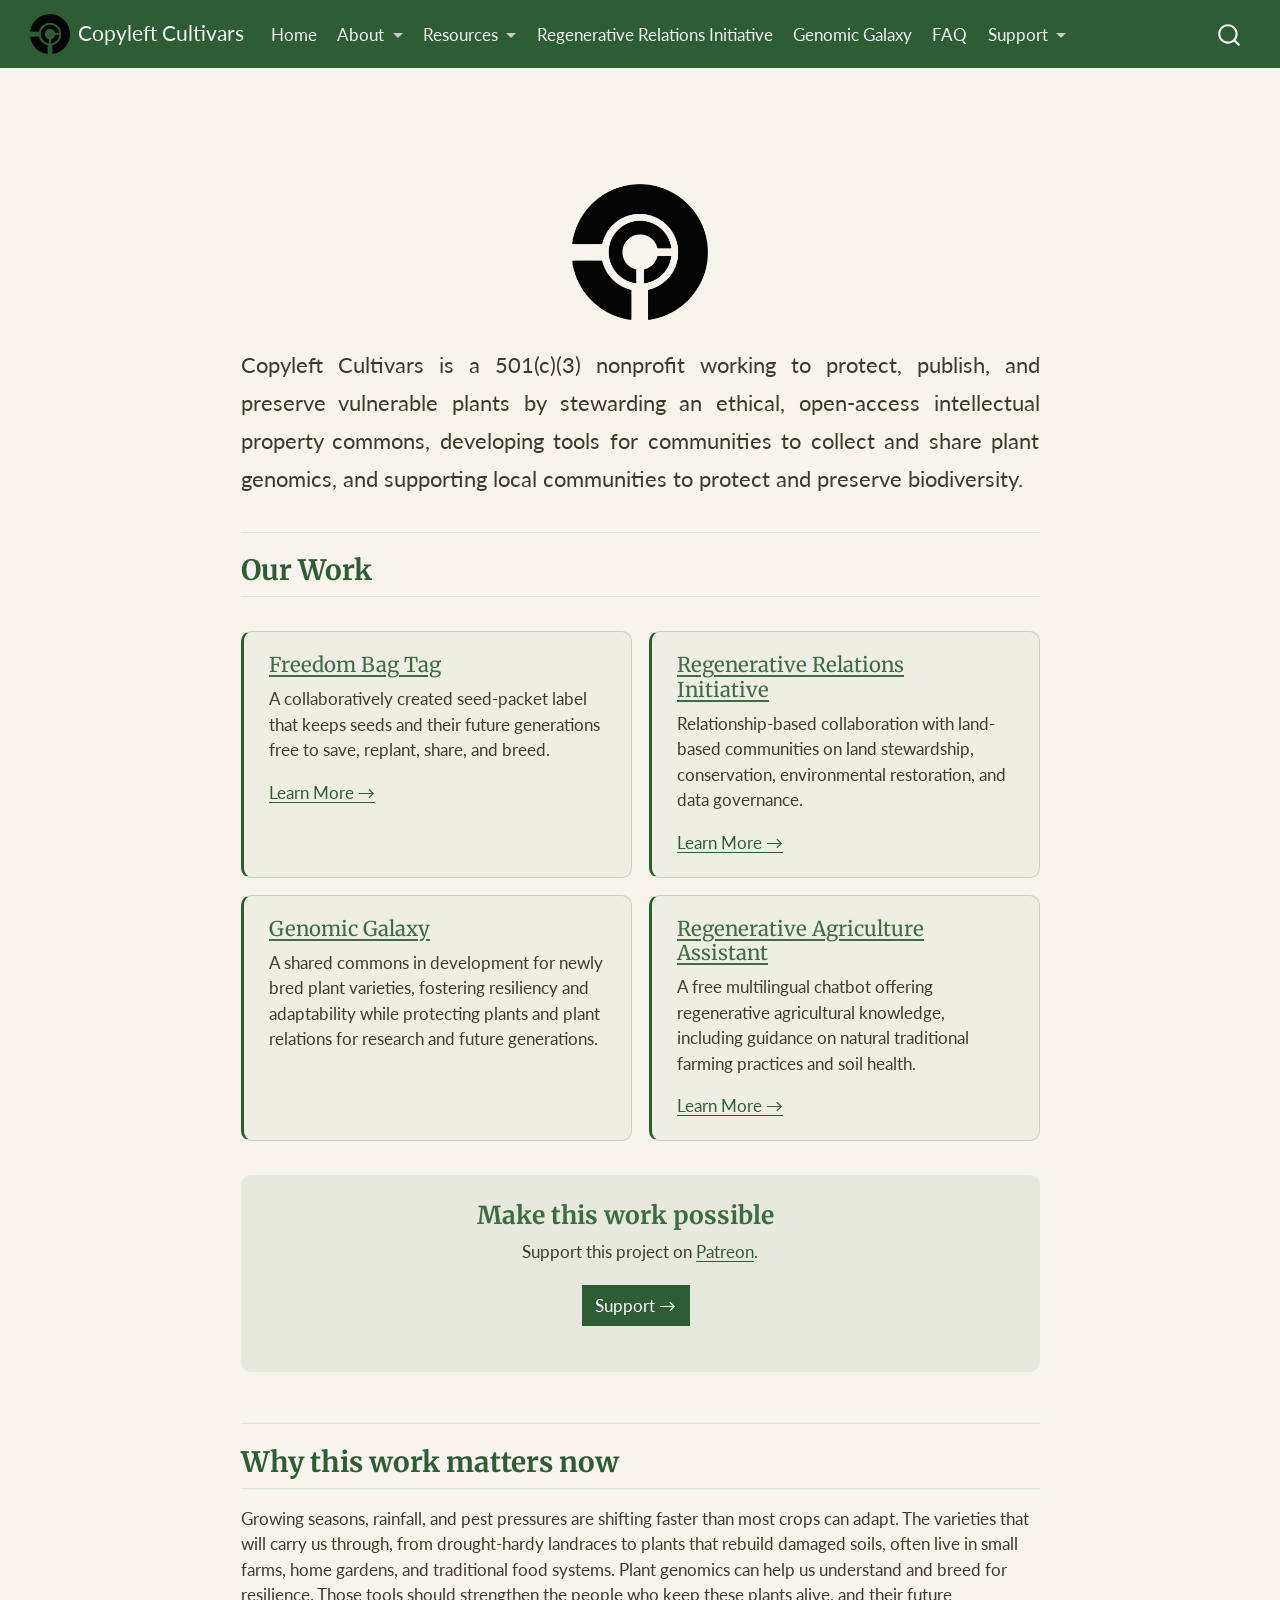
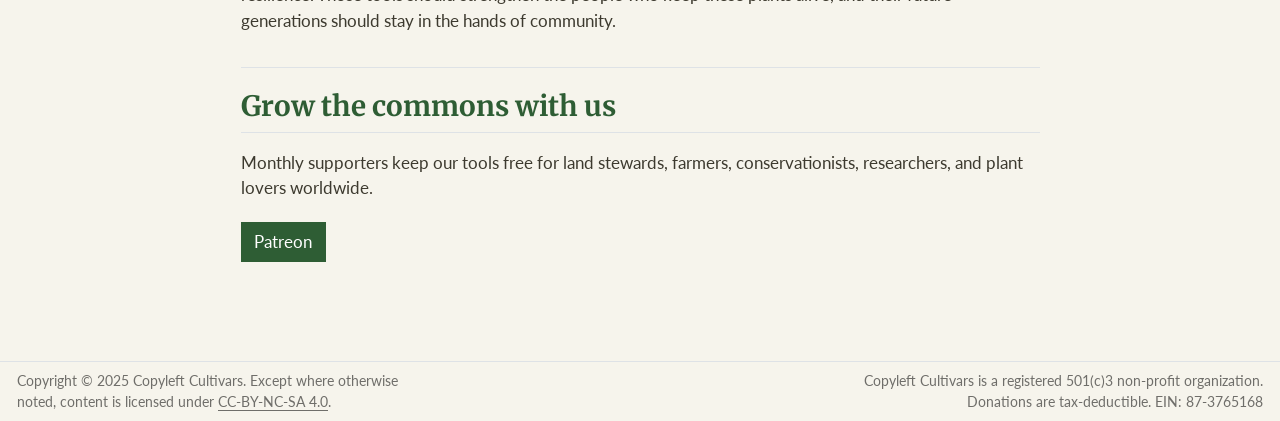
==== index.html @ 87db050a "Built site for gh-pages" ====
<!DOCTYPE html>
<html xmlns="http://www.w3.org/1999/xhtml" lang="en" xml:lang="en"><head>

<meta charset="utf-8">
<meta name="generator" content="quarto-1.10.18">

<meta name="viewport" content="width=device-width, initial-scale=1.0, user-scalable=yes">


<title>Copyleft Cultivars</title>
<style>
/* Default styles provided by pandoc.
** See https://pandoc.org/MANUAL.html#variables-for-html for config info.
*/
span.smallcaps{font-variant: small-caps;}
div.columns{display: flex; gap: 1.5em;}
div.column{flex: auto;}
@media screen {
div.columns{gap: min(4vw, 1.5em);}
div.column{overflow-x: auto;}
}
div.hanging-indent{margin-left: 1.5em; text-indent: -1.5em;}
ul.task-list{list-style: none;}
ul.task-list li input[type="checkbox"] {
  width: 0.8em;
  margin: 0 0.8em 0.2em -1em; /* quarto-specific, see https://github.com/quarto-dev/quarto-cli/issues/4556 */ 
  vertical-align: middle;
}
</style>


<script src="site_libs/quarto-nav/quarto-nav.js"></script>
<script src="site_libs/quarto-nav/headroom.min.js"></script>
<script src="site_libs/clipboard/clipboard.min.js"></script>
<script src="site_libs/quarto-search/autocomplete.umd.js"></script>
<script src="site_libs/quarto-search/fuse.min.js"></script>
<script src="site_libs/quarto-search/quarto-search.js"></script>
<meta name="quarto:offset" content="./">
<link href="./images/logo.png" rel="icon" type="image/png">
<script src="site_libs/quarto-html/quarto.js" type="module"></script>
<script src="site_libs/quarto-html/tabsets/tabsets.js" type="module"></script>
<script src="site_libs/quarto-html/popper.min.js"></script>
<script src="site_libs/quarto-html/tippy.umd.min.js"></script>
<script src="site_libs/quarto-html/anchor.min.js"></script>
<link href="site_libs/quarto-html/tippy.css" rel="stylesheet">
<link href="site_libs/quarto-html/quarto-syntax-highlighting-64a204ab8560d761af7679ceaba22944.css" rel="stylesheet" class="quarto-color-scheme" id="quarto-text-highlighting-styles">
<link href="site_libs/quarto-html/quarto-syntax-highlighting-dark-b85bc7c33db8c58e0ec93c3465666fed.css" rel="stylesheet" class="quarto-color-scheme quarto-color-alternate" id="quarto-text-highlighting-styles">
<link href="site_libs/quarto-html/quarto-syntax-highlighting-64a204ab8560d761af7679ceaba22944.css" rel="stylesheet" class="quarto-color-scheme-extra" id="quarto-text-highlighting-styles">
<script src="site_libs/bootstrap/bootstrap.min.js"></script>
<link href="site_libs/bootstrap/bootstrap-icons.css" rel="stylesheet">
<link href="site_libs/bootstrap/bootstrap-94cec6fcfa6b77931a1ac6e8ec87b722.min.css" rel="stylesheet" append-hash="true" class="quarto-color-scheme" id="quarto-bootstrap" data-mode="light">
<link href="site_libs/bootstrap/bootstrap-dark-fed6ef15b5625fb0ffef71305ead8256.min.css" rel="stylesheet" append-hash="true" class="quarto-color-scheme quarto-color-alternate" id="quarto-bootstrap" data-mode="light">
<link href="site_libs/bootstrap/bootstrap-94cec6fcfa6b77931a1ac6e8ec87b722.min.css" rel="stylesheet" append-hash="true" class="quarto-color-scheme-extra" id="quarto-bootstrap" data-mode="light">
<script id="quarto-search-options" type="application/json">{
  "location": "navbar",
  "copy-button": false,
  "collapse-after": 3,
  "panel-placement": "end",
  "type": "overlay",
  "limit": 50,
  "keyboard-shortcut": [
    "f",
    "/",
    "s"
  ],
  "show-item-context": false,
  "language": {
    "search-no-results-text": "No results",
    "search-matching-documents-text": "matching documents",
    "search-copy-link-title": "Copy link to search",
    "search-hide-matches-text": "Hide additional matches",
    "search-more-match-text": "more match in this document",
    "search-more-matches-text": "more matches in this document",
    "search-clear-button-title": "Clear",
    "search-text-placeholder": "",
    "search-detached-cancel-button-title": "Cancel",
    "search-submit-button-title": "Submit",
    "search-label": "Search"
  }
}</script>
<style>html{ scroll-behavior: smooth; }</style>


<link rel="stylesheet" href="styles.css">
</head>

<body class="nav-fixed home-page fullcontent quarto-light">

<div id="quarto-search-results"></div>
  <header id="quarto-header" class="headroom fixed-top">
    <nav class="navbar navbar-expand-lg " data-bs-theme="dark">
      <div class="navbar-container container-fluid">
      <div class="navbar-brand-container mx-auto">
    <a href="./index.html" class="navbar-brand navbar-brand-logo">
    <img src="./images/logo.png" alt="" class="navbar-logo light-content">
    <img src="./images/logo.png" alt="" class="navbar-logo dark-content">
    </a>
    <a class="navbar-brand" href="./index.html">
    <span class="navbar-title">Copyleft Cultivars</span>
    </a>
  </div>
            <div id="quarto-search" class="" title="Search"></div>
          <button class="navbar-toggler" type="button" data-bs-toggle="collapse" data-bs-target="#navbarCollapse" aria-controls="navbarCollapse" role="menu" aria-expanded="false" aria-label="Toggle navigation" onclick="if (window.quartoToggleHeadroom) { window.quartoToggleHeadroom(); }">
  <span class="navbar-toggler-icon"></span>
</button>
          <div class="collapse navbar-collapse" id="navbarCollapse">
            <ul class="navbar-nav navbar-nav-scroll me-auto">
  <li class="nav-item">
    <a class="nav-link active" href="./index.html" aria-current="page"> 
<span class="menu-text">Home</span></a>
  </li>  
  <li class="nav-item dropdown ">
    <a class="nav-link dropdown-toggle" href="#" id="nav-menu-about" role="link" data-bs-toggle="dropdown" aria-expanded="false">
 <span class="menu-text">About</span>
    </a>
    <ul class="dropdown-menu" aria-labelledby="nav-menu-about">    
        <li>
    <a class="dropdown-item" href="./about.html#our-mission">
 <span class="dropdown-text">Our Mission</span></a>
  </li>  
        <li>
    <a class="dropdown-item" href="./about.html#who-we-are">
 <span class="dropdown-text">Who we are</span></a>
  </li>  
        <li>
    <a class="dropdown-item" href="./about.html#the-commons">
 <span class="dropdown-text">The Commons</span></a>
  </li>  
    </ul>
  </li>
  <li class="nav-item dropdown ">
    <a class="nav-link dropdown-toggle" href="#" id="nav-menu-resources" role="link" data-bs-toggle="dropdown" aria-expanded="false">
 <span class="menu-text">Resources</span>
    </a>
    <ul class="dropdown-menu" aria-labelledby="nav-menu-resources">    
        <li>
    <a class="dropdown-item" href="./initiatives.html#regenerative-agriculture-assistant">
 <span class="dropdown-text">Agriculture Assistant</span></a>
  </li>  
    </ul>
  </li>
  <li class="nav-item">
    <a class="nav-link" href="./initiatives.html#regenerative-relations-initiative"> 
<span class="menu-text">Regenerative Relations Initiative</span></a>
  </li>  
  <li class="nav-item">
    <a class="nav-link" href="./genomic-galaxy.html"> 
<span class="menu-text">Genomic Galaxy</span></a>
  </li>  
  <li class="nav-item">
    <a class="nav-link" href="./faq.html"> 
<span class="menu-text">FAQ</span></a>
  </li>  
  <li class="nav-item dropdown ">
    <a class="nav-link dropdown-toggle" href="#" id="nav-menu-support" role="link" data-bs-toggle="dropdown" aria-expanded="false">
 <span class="menu-text">Support</span>
    </a>
    <ul class="dropdown-menu" aria-labelledby="nav-menu-support">    
        <li>
    <a class="dropdown-item" href="./support.html#donate">
 <span class="dropdown-text">Donate</span></a>
  </li>  
        <li>
    <a class="dropdown-item" href="./support.html#volunteer">
 <span class="dropdown-text">Volunteer</span></a>
  </li>  
        <li>
    <a class="dropdown-item" href="https://www.patreon.com/CopyleftCultivarsNonprofit" rel="noopener" target="_blank">
 <span class="dropdown-text">Patreon</span></a>
  </li>  
    </ul>
  </li>
</ul>
          </div> <!-- /navcollapse -->
            <div class="quarto-navbar-tools">
</div>
      </div> <!-- /container-fluid -->
    </nav>
</header>
<!-- content -->
<div id="quarto-content" class="quarto-container page-columns page-rows-contents page-layout-article page-navbar">
<!-- sidebar -->
<!-- margin-sidebar -->
    
<!-- main -->
<main class="content" id="quarto-document-content">

<header id="title-block-header" class="quarto-title-block default">
<div class="quarto-title">
<h1 class="title">Copyleft Cultivars</h1>
</div>



<div class="quarto-title-meta">

    
  
    
  </div>
  


</header>


<div class="mission-hero">
<div class="quarto-figure quarto-figure-center">
<figure class="figure">
<p><img src="images/logo.png" class="home-logo img-fluid figure-img"></p>
<figcaption>Copyleft Cultivars logo</figcaption>
</figure>
</div>
<div class="mission-copy">
<p>Copyleft Cultivars is a 501(c)(3) nonprofit working to protect, publish, and preserve vulnerable plants by stewarding an ethical, open-access intellectual property commons, developing tools for communities to collect and share plant genomics, and supporting local communities to protect and preserve biodiversity.</p>
</div>
</div>
<section id="our-work" class="level2">
<h2 class="anchored" data-anchor-id="our-work">Our Work</h2>
<div class="home-work-grid">
<section id="freedom-bag-tag" class="level3 work-card">
<h3 class="anchored" data-anchor-id="freedom-bag-tag"><a href="./preservation.html#freedom-bag-tag">Freedom Bag Tag</a></h3>
<p>A collaboratively created seed-packet label that keeps seeds and their future generations free to save, replant, share, and breed.</p>
<p><a href="./preservation.html#freedom-bag-tag">Learn More →</a></p>
</section>
<section id="regenerative-relations-initiative" class="level3 work-card">
<h3 class="anchored" data-anchor-id="regenerative-relations-initiative"><a href="./initiatives.html#regenerative-relations-initiative">Regenerative Relations Initiative</a></h3>
<p>Relationship-based collaboration with land-based communities on land stewardship, conservation, environmental restoration, and data governance.</p>
<p><a href="./initiatives.html#regenerative-relations-initiative">Learn More →</a></p>
</section>
<section id="genomic-galaxy" class="level3 work-card">
<h3 class="anchored" data-anchor-id="genomic-galaxy"><a href="./genomic-galaxy.html">Genomic Galaxy</a></h3>
<p>A shared commons in development for newly bred plant varieties, fostering resiliency and adaptability while protecting plants and plant relations for research and future generations.</p>
</section>
<section id="regenerative-agriculture-assistant" class="level3 work-card">
<h3 class="anchored" data-anchor-id="regenerative-agriculture-assistant"><a href="./initiatives.html#regenerative-agriculture-assistant">Regenerative Agriculture Assistant</a></h3>
<p>A free multilingual chatbot offering regenerative agricultural knowledge, including guidance on natural traditional farming practices and soil health.</p>
<p><a href="./initiatives.html#regenerative-agriculture-assistant">Learn More →</a></p>
</section>
</div>
<section id="make-this-work-possible" class="level3 work-support">
<h3 class="anchored" data-anchor-id="make-this-work-possible">Make this work possible</h3>
<p>Support this project on <a href="https://www.patreon.com/CopyleftCultivarsNonprofit" target="_blank" rel="noopener">Patreon</a>.</p>
<p><a href="./initiatives.html#regenerative-agriculture-assistant" class="btn btn-primary">Support →</a></p>
</section>
</section>
<section id="why-this-work-matters-now" class="level2">
<h2 class="anchored" data-anchor-id="why-this-work-matters-now">Why this work matters now</h2>
<p>Growing seasons, rainfall, and pest pressures are shifting faster than most crops can adapt. The varieties that will carry us through, from drought-hardy landraces to plants that rebuild damaged soils, often live in small farms, home gardens, and traditional food systems. Plant genomics can help us understand and breed for resilience. Those tools should strengthen the people who keep these plants alive, and their future generations should stay in the hands of community.</p>
</section>
<section id="grow-the-commons-with-us" class="level2">
<h2 class="anchored" data-anchor-id="grow-the-commons-with-us">Grow the commons with us</h2>
<p>Monthly supporters keep our tools free for land stewards, farmers, conservationists, researchers, and plant lovers worldwide.</p>
<p><a href="https://www.patreon.com/CopyleftCultivarsNonprofit" class="btn btn-primary" target="_blank" rel="noopener">Patreon</a></p>


</section>

</main> <!-- /main -->
<script id="quarto-html-after-body" type="application/javascript">
  window.document.addEventListener("DOMContentLoaded", function (event) {
    const icon = "";
    const anchorJS = new window.AnchorJS();
    anchorJS.options = {
      placement: 'right',
      icon: icon
    };
    anchorJS.add('.anchored');
    const isCodeAnnotation = (el) => {
      for (const clz of el.classList) {
        if (clz.startsWith('code-annotation-')) {                     
          return true;
        }
      }
      return false;
    }
    const onCopySuccess = function(e) {
      // button target
      const button = e.trigger;
      // don't keep focus
      button.blur();
      // flash "checked"
      button.classList.add('code-copy-button-checked');
      var currentTitle = button.getAttribute("title");
      button.setAttribute("title", "Copied!");
      let tooltip;
      if (window.bootstrap) {
        button.setAttribute("data-bs-toggle", "tooltip");
        button.setAttribute("data-bs-placement", "left");
        button.setAttribute("data-bs-title", "Copied!");
        tooltip = new bootstrap.Tooltip(button, 
          { trigger: "manual", 
            customClass: "code-copy-button-tooltip",
            offset: [0, -8]});
        tooltip.show();    
      }
      setTimeout(function() {
        if (tooltip) {
          tooltip.hide();
          button.removeAttribute("data-bs-title");
          button.removeAttribute("data-bs-toggle");
          button.removeAttribute("data-bs-placement");
        }
        button.setAttribute("title", currentTitle);
        button.classList.remove('code-copy-button-checked');
      }, 1000);
      // clear code selection
      e.clearSelection();
    }
    const getTextToCopy = function(trigger) {
      const outerScaffold = trigger.parentElement.cloneNode(true);
      const codeEl = outerScaffold.querySelector('code');
      for (const childEl of codeEl.children) {
        if (isCodeAnnotation(childEl)) {
          childEl.remove();
        }
      }
      return codeEl.innerText;
    }
    const clipboard = new window.ClipboardJS('.code-copy-button:not([data-in-quarto-modal])', {
      text: getTextToCopy
    });
    clipboard.on('success', onCopySuccess);
    if (window.document.getElementById('quarto-embedded-source-code-modal')) {
      const clipboardModal = new window.ClipboardJS('.code-copy-button[data-in-quarto-modal]', {
        text: getTextToCopy,
        container: window.document.getElementById('quarto-embedded-source-code-modal')
      });
      clipboardModal.on('success', onCopySuccess);
    }
      var localhostRegex = new RegExp(/^(?:http|https):\/\/localhost\:?[0-9]*\//);
      var mailtoRegex = new RegExp(/^mailto:/);
        var filterRegex = new RegExp("https:\/\/CopyleftCultivars\.github\.io\/cc-website\/");
      var isInternal = (href) => {
          return filterRegex.test(href) || localhostRegex.test(href) || mailtoRegex.test(href);
      }
      // Inspect non-navigation links and adorn them if external
     var links = window.document.querySelectorAll('a[href]:not(.nav-link):not(.navbar-brand):not(.toc-action):not(.sidebar-link):not(.sidebar-item-toggle):not(.pagination-link):not(.no-external):not([aria-hidden]):not(.dropdown-item):not(.quarto-navigation-tool):not(.about-link)');
      for (var i=0; i<links.length; i++) {
        const link = links[i];
        if (!isInternal(link.href)) {
          // undo the damage that might have been done by quarto-nav.js in the case of
          // links that we want to consider external
          if (link.dataset.originalHref !== undefined) {
            link.href = link.dataset.originalHref;
          }
        }
      }
    function tippyHover(el, contentFn, onTriggerFn, onUntriggerFn) {
      const config = {
        allowHTML: true,
        maxWidth: 500,
        delay: 100,
        arrow: false,
        appendTo: function(el) {
            return el.parentElement;
        },
        interactive: true,
        interactiveBorder: 10,
        theme: 'quarto',
        placement: 'bottom-start',
      };
      if (contentFn) {
        config.content = contentFn;
      }
      if (onTriggerFn) {
        config.onTrigger = onTriggerFn;
      }
      if (onUntriggerFn) {
        config.onUntrigger = onUntriggerFn;
      }
      window.tippy(el, config); 
    }
    const noterefs = window.document.querySelectorAll('a[role="doc-noteref"]');
    for (var i=0; i<noterefs.length; i++) {
      const ref = noterefs[i];
      tippyHover(ref, function() {
        // use id or data attribute instead here
        let href = ref.getAttribute('data-footnote-href') || ref.getAttribute('href');
        try { href = new URL(href).hash; } catch {}
        const id = href.replace(/^#\/?/, "");
        const note = window.document.getElementById(id);
        if (note) {
          return note.innerHTML;
        } else {
          return "";
        }
      });
    }
    const xrefs = window.document.querySelectorAll('a.quarto-xref');
    const processXRef = (id, note) => {
      // Strip column container classes
      const stripColumnClz = (el) => {
        el.classList.remove("page-full", "page-columns");
        if (el.children) {
          for (const child of el.children) {
            stripColumnClz(child);
          }
        }
      }
      stripColumnClz(note)
      if (id === null || id.startsWith('sec-')) {
        // Special case sections, only their first couple elements
        const container = document.createElement("div");
        if (note.children && note.children.length > 2) {
          container.appendChild(note.children[0].cloneNode(true));
          for (let i = 1; i < note.children.length; i++) {
            const child = note.children[i];
            if (child.tagName === "P" && child.innerText === "") {
              continue;
            } else {
              container.appendChild(child.cloneNode(true));
              break;
            }
          }
          if (window.Quarto?.typesetMath) {
            window.Quarto.typesetMath(container);
          }
          return container.innerHTML
        } else {
          if (window.Quarto?.typesetMath) {
            window.Quarto.typesetMath(note);
          }
          return note.innerHTML;
        }
      } else {
        // Remove any anchor links if they are present
        const anchorLink = note.querySelector('a.anchorjs-link');
        if (anchorLink) {
          anchorLink.remove();
        }
        if (window.Quarto?.typesetMath) {
          window.Quarto.typesetMath(note);
        }
        if (note.classList.contains("callout")) {
          return note.outerHTML;
        } else {
          return note.innerHTML;
        }
      }
    }
    for (var i=0; i<xrefs.length; i++) {
      const xref = xrefs[i];
      tippyHover(xref, undefined, function(instance) {
        instance.disable();
        let url = xref.getAttribute('href');
        let hash = undefined; 
        if (url.startsWith('#')) {
          hash = url;
        } else {
          try { hash = new URL(url).hash; } catch {}
        }
        if (hash) {
          const id = hash.replace(/^#\/?/, "");
          const note = window.document.getElementById(id);
          if (note !== null) {
            try {
              const html = processXRef(id, note.cloneNode(true));
              instance.setContent(html);
            } finally {
              instance.enable();
              instance.show();
            }
          } else {
            // See if we can fetch this
            fetch(url.split('#')[0])
            .then(res => res.text())
            .then(html => {
              const parser = new DOMParser();
              const htmlDoc = parser.parseFromString(html, "text/html");
              const note = htmlDoc.getElementById(id);
              if (note !== null) {
                const html = processXRef(id, note);
                instance.setContent(html);
              } 
            }).finally(() => {
              instance.enable();
              instance.show();
            });
          }
        } else {
          // See if we can fetch a full url (with no hash to target)
          // This is a special case and we should probably do some content thinning / targeting
          fetch(url)
          .then(res => res.text())
          .then(html => {
            const parser = new DOMParser();
            const htmlDoc = parser.parseFromString(html, "text/html");
            const note = htmlDoc.querySelector('main.content');
            if (note !== null) {
              // This should only happen for chapter cross references
              // (since there is no id in the URL)
              // remove the first header
              if (note.children.length > 0 && note.children[0].tagName === "HEADER") {
                note.children[0].remove();
              }
              const html = processXRef(null, note);
              instance.setContent(html);
            } 
          }).finally(() => {
            instance.enable();
            instance.show();
          });
        }
      }, function(instance) {
      });
    }
        let selectedAnnoteEl;
        const selectorForAnnotation = ( cell, annotation) => {
          let cellAttr = 'data-code-cell="' + cell + '"';
          let lineAttr = 'data-code-annotation="' +  annotation + '"';
          const selector = 'span[' + cellAttr + '][' + lineAttr + ']';
          return selector;
        }
        const selectCodeLines = (annoteEl) => {
          const doc = window.document;
          const targetCell = annoteEl.getAttribute("data-target-cell");
          const targetAnnotation = annoteEl.getAttribute("data-target-annotation");
          const annoteSpan = window.document.querySelector(selectorForAnnotation(targetCell, targetAnnotation));
          const lines = annoteSpan.getAttribute("data-code-lines").split(",");
          const lineIds = lines.map((line) => {
            return targetCell + "-" + line;
          })
          let top = null;
          let height = null;
          let parent = null;
          if (lineIds.length > 0) {
              //compute the position of the single el (top and bottom and make a div)
              const el = window.document.getElementById(lineIds[0]);
              top = el.offsetTop;
              height = el.offsetHeight;
              parent = el.parentElement.parentElement;
            if (lineIds.length > 1) {
              const lastEl = window.document.getElementById(lineIds[lineIds.length - 1]);
              const bottom = lastEl.offsetTop + lastEl.offsetHeight;
              height = bottom - top;
            }
            if (top !== null && height !== null && parent !== null) {
              // cook up a div (if necessary) and position it 
              let div = window.document.getElementById("code-annotation-line-highlight");
              if (div === null) {
                div = window.document.createElement("div");
                div.setAttribute("id", "code-annotation-line-highlight");
                div.style.position = 'absolute';
                parent.appendChild(div);
              }
              div.style.top = top - 2 + "px";
              div.style.height = height + 4 + "px";
              div.style.left = 0;
              let gutterDiv = window.document.getElementById("code-annotation-line-highlight-gutter");
              if (gutterDiv === null) {
                gutterDiv = window.document.createElement("div");
                gutterDiv.setAttribute("id", "code-annotation-line-highlight-gutter");
                gutterDiv.style.position = 'absolute';
                const codeCell = window.document.getElementById(targetCell);
                const gutter = codeCell.querySelector('.code-annotation-gutter');
                gutter.appendChild(gutterDiv);
              }
              gutterDiv.style.top = top - 2 + "px";
              gutterDiv.style.height = height + 4 + "px";
            }
            selectedAnnoteEl = annoteEl;
          }
        };
        const unselectCodeLines = () => {
          const elementsIds = ["code-annotation-line-highlight", "code-annotation-line-highlight-gutter"];
          elementsIds.forEach((elId) => {
            const div = window.document.getElementById(elId);
            if (div) {
              div.remove();
            }
          });
          selectedAnnoteEl = undefined;
        };
          // Handle positioning of the toggle
      window.addEventListener(
        "resize",
        throttle(() => {
          elRect = undefined;
          if (selectedAnnoteEl) {
            selectCodeLines(selectedAnnoteEl);
          }
        }, 10)
      );
      function throttle(fn, ms) {
      let throttle = false;
      let timer;
        return (...args) => {
          if(!throttle) { // first call gets through
              fn.apply(this, args);
              throttle = true;
          } else { // all the others get throttled
              if(timer) clearTimeout(timer); // cancel #2
              timer = setTimeout(() => {
                fn.apply(this, args);
                timer = throttle = false;
              }, ms);
          }
        };
      }
        // Attach click handler to the DT
        const annoteDls = window.document.querySelectorAll('dt[data-target-cell]');
        for (const annoteDlNode of annoteDls) {
          annoteDlNode.addEventListener('click', (event) => {
            const clickedEl = event.target;
            if (clickedEl !== selectedAnnoteEl) {
              unselectCodeLines();
              const activeEl = window.document.querySelector('dt[data-target-cell].code-annotation-active');
              if (activeEl) {
                activeEl.classList.remove('code-annotation-active');
              }
              selectCodeLines(clickedEl);
              clickedEl.classList.add('code-annotation-active');
            } else {
              // Unselect the line
              unselectCodeLines();
              clickedEl.classList.remove('code-annotation-active');
            }
          });
        }
    const findCites = (el) => {
      const parentEl = el.parentElement;
      if (parentEl) {
        const cites = parentEl.dataset.cites;
        if (cites) {
          return {
            el,
            cites: cites.split(' ')
          };
        } else {
          return findCites(el.parentElement)
        }
      } else {
        return undefined;
      }
    };
    var bibliorefs = window.document.querySelectorAll('a[role="doc-biblioref"]');
    for (var i=0; i<bibliorefs.length; i++) {
      const ref = bibliorefs[i];
      const citeInfo = findCites(ref);
      if (citeInfo) {
        tippyHover(citeInfo.el, function() {
          var popup = window.document.createElement('div');
          citeInfo.cites.forEach(function(cite) {
            var citeDiv = window.document.createElement('div');
            citeDiv.classList.add('hanging-indent');
            citeDiv.classList.add('csl-entry');
            var biblioDiv = window.document.getElementById('ref-' + cite);
            if (biblioDiv) {
              citeDiv.innerHTML = biblioDiv.innerHTML;
            }
            popup.appendChild(citeDiv);
          });
          return popup.innerHTML;
        });
      }
    }
  });
  </script>
</div> <!-- /content -->
<footer class="footer">
  <div class="nav-footer">
    <div class="nav-footer-left">
<p>Copyright © 2025 Copyleft Cultivars. Except where otherwise noted, content is licensed under <a href="https://creativecommons.org/licenses/by-nc-sa/4.0/">CC-BY-NC-SA 4.0</a>.</p>
</div>   
    <div class="nav-footer-center">
      &nbsp;
    </div>
    <div class="nav-footer-right">
<p>Copyleft Cultivars is a registered 501(c)3 non-profit organization. Donations are tax-deductible. EIN: 87-3765168</p>
</div>
  </div>
</footer>




<script src="site_libs/quarto-html/zenscroll-min.js"></script>
</body></html>
---- site_libs/quarto-html/tippy.css ----
.tippy-box[data-animation=fade][data-state=hidden]{opacity:0}[data-tippy-root]{max-width:calc(100vw - 10px)}.tippy-box{position:relative;background-color:#333;color:#fff;border-radius:4px;font-size:14px;line-height:1.4;white-space:normal;outline:0;transition-property:transform,visibility,opacity}.tippy-box[data-placement^=top]>.tippy-arrow{bottom:0}.tippy-box[data-placement^=top]>.tippy-arrow:before{bottom:-7px;left:0;border-width:8px 8px 0;border-top-color:initial;transform-origin:center top}.tippy-box[data-placement^=bottom]>.tippy-arrow{top:0}.tippy-box[data-placement^=bottom]>.tippy-arrow:before{top:-7px;left:0;border-width:0 8px 8px;border-bottom-color:initial;transform-origin:center bottom}.tippy-box[data-placement^=left]>.tippy-arrow{right:0}.tippy-box[data-placement^=left]>.tippy-arrow:before{border-width:8px 0 8px 8px;border-left-color:initial;right:-7px;transform-origin:center left}.tippy-box[data-placement^=right]>.tippy-arrow{left:0}.tippy-box[data-placement^=right]>.tippy-arrow:before{left:-7px;border-width:8px 8px 8px 0;border-right-color:initial;transform-origin:center right}.tippy-box[data-inertia][data-state=visible]{transition-timing-function:cubic-bezier(.54,1.5,.38,1.11)}.tippy-arrow{width:16px;height:16px;color:#333}.tippy-arrow:before{content:"";position:absolute;border-color:transparent;border-style:solid}.tippy-content{position:relative;padding:5px 9px;z-index:1}
---- site_libs/quarto-html/quarto-syntax-highlighting-64a204ab8560d761af7679ceaba22944.css ----
/* quarto syntax highlight colors */
:root {
  --quarto-hl-ot-color: #003B4F;
  --quarto-hl-at-color: #657422;
  --quarto-hl-ss-color: #20794D;
  --quarto-hl-an-color: #5E5E5E;
  --quarto-hl-fu-color: #4758AB;
  --quarto-hl-st-color: #20794D;
  --quarto-hl-cf-color: #003B4F;
  --quarto-hl-op-color: #5E5E5E;
  --quarto-hl-er-color: #AD0000;
  --quarto-hl-bn-color: #AD0000;
  --quarto-hl-al-color: #AD0000;
  --quarto-hl-va-color: #111111;
  --quarto-hl-bu-color: inherit;
  --quarto-hl-ex-color: inherit;
  --quarto-hl-pp-color: #AD0000;
  --quarto-hl-in-color: #5E5E5E;
  --quarto-hl-vs-color: #20794D;
  --quarto-hl-wa-color: #5E5E5E;
  --quarto-hl-do-color: #5E5E5E;
  --quarto-hl-im-color: #00769E;
  --quarto-hl-ch-color: #20794D;
  --quarto-hl-dt-color: #AD0000;
  --quarto-hl-fl-color: #AD0000;
  --quarto-hl-co-color: #5E5E5E;
  --quarto-hl-cv-color: #5E5E5E;
  --quarto-hl-cn-color: #8f5902;
  --quarto-hl-sc-color: #5E5E5E;
  --quarto-hl-dv-color: #AD0000;
  --quarto-hl-kw-color: #003B4F;
}

/* other quarto variables */
:root {
  --quarto-font-monospace: SFMono-Regular, Menlo, Monaco, Consolas, "Liberation Mono", "Courier New", monospace;
}

/* syntax highlight based on Pandoc's rules */
pre > code.sourceCode > span {
  color: #003B4F;
}

code.sourceCode > span {
  color: #003B4F;
}

div.sourceCode,
div.sourceCode pre.sourceCode {
  color: #003B4F;
}

/* Normal */
code span {
  color: #003B4F;
}

/* Alert */
code span.al {
  color: #AD0000;
  font-style: inherit;
}

/* Annotation */
code span.an {
  color: #5E5E5E;
  font-style: inherit;
}

/* Attribute */
code span.at {
  color: #657422;
  font-style: inherit;
}

/* BaseN */
code span.bn {
  color: #AD0000;
  font-style: inherit;
}

/* BuiltIn */
code span.bu {
  font-style: inherit;
}

/* ControlFlow */
code span.cf {
  color: #003B4F;
  font-weight: bold;
  font-style: inherit;
}

/* Char */
code span.ch {
  color: #20794D;
  font-style: inherit;
}

/* Constant */
code span.cn {
  color: #8f5902;
  font-style: inherit;
}

/* Comment */
code span.co {
  color: #5E5E5E;
  font-style: inherit;
}

/* CommentVar */
code span.cv {
  color: #5E5E5E;
  font-style: italic;
}

/* Documentation */
code span.do {
  color: #5E5E5E;
  font-style: italic;
}

/* DataType */
code span.dt {
  color: #AD0000;
  font-style: inherit;
}

/* DecVal */
code span.dv {
  color: #AD0000;
  font-style: inherit;
}

/* Error */
code span.er {
  color: #AD0000;
  font-style: inherit;
}

/* Extension */
code span.ex {
  font-style: inherit;
}

/* Float */
code span.fl {
  color: #AD0000;
  font-style: inherit;
}

/* Function */
code span.fu {
  color: #4758AB;
  font-style: inherit;
}

/* Import */
code span.im {
  color: #00769E;
  font-style: inherit;
}

/* Information */
code span.in {
  color: #5E5E5E;
  font-style: inherit;
}

/* Keyword */
code span.kw {
  color: #003B4F;
  font-weight: bold;
  font-style: inherit;
}

/* Operator */
code span.op {
  color: #5E5E5E;
  font-style: inherit;
}

/* Other */
code span.ot {
  color: #003B4F;
  font-style: inherit;
}

/* Preprocessor */
code span.pp {
  color: #AD0000;
  font-style: inherit;
}

/* SpecialChar */
code span.sc {
  color: #5E5E5E;
  font-style: inherit;
}

/* SpecialString */
code span.ss {
  color: #20794D;
  font-style: inherit;
}

/* String */
code span.st {
  color: #20794D;
  font-style: inherit;
}

/* Variable */
code span.va {
  color: #111111;
  font-style: inherit;
}

/* VerbatimString */
code span.vs {
  color: #20794D;
  font-style: inherit;
}

/* Warning */
code span.wa {
  color: #5E5E5E;
  font-style: italic;
}

.prevent-inlining {
  content: "</";
}

/*# sourceMappingURL=9d8d5bb603a83b8298b89080a598c93b.css.map */
---- site_libs/quarto-html/quarto-syntax-highlighting-dark-b85bc7c33db8c58e0ec93c3465666fed.css ----
/* quarto syntax highlight colors */
:root {
  --quarto-hl-al-color: #f07178;
  --quarto-hl-an-color: #d4d0ab;
  --quarto-hl-at-color: #00e0e0;
  --quarto-hl-bn-color: #d4d0ab;
  --quarto-hl-bu-color: #abe338;
  --quarto-hl-ch-color: #abe338;
  --quarto-hl-co-color: #f8f8f2;
  --quarto-hl-cv-color: #ffd700;
  --quarto-hl-cn-color: #ffd700;
  --quarto-hl-cf-color: #ffa07a;
  --quarto-hl-dt-color: #ffa07a;
  --quarto-hl-dv-color: #d4d0ab;
  --quarto-hl-do-color: #f8f8f2;
  --quarto-hl-er-color: #f07178;
  --quarto-hl-ex-color: #00e0e0;
  --quarto-hl-fl-color: #d4d0ab;
  --quarto-hl-fu-color: #ffa07a;
  --quarto-hl-im-color: #abe338;
  --quarto-hl-in-color: #d4d0ab;
  --quarto-hl-kw-color: #ffa07a;
  --quarto-hl-op-color: #ffa07a;
  --quarto-hl-ot-color: #00e0e0;
  --quarto-hl-pp-color: #dcc6e0;
  --quarto-hl-re-color: #00e0e0;
  --quarto-hl-sc-color: #abe338;
  --quarto-hl-ss-color: #abe338;
  --quarto-hl-st-color: #abe338;
  --quarto-hl-va-color: #00e0e0;
  --quarto-hl-vs-color: #abe338;
  --quarto-hl-wa-color: #dcc6e0;
}

/* other quarto variables */
:root {
  --quarto-font-monospace: SFMono-Regular, Menlo, Monaco, Consolas, "Liberation Mono", "Courier New", monospace;
}

/* syntax highlight based on Pandoc's rules */
pre > code.sourceCode > span {
  color: #f8f8f2;
}

code.sourceCode > span {
  color: #f8f8f2;
}

div.sourceCode,
div.sourceCode pre.sourceCode {
  color: #f8f8f2;
}

/* Normal */
code span {
  color: #f8f8f2;
}

/* Alert */
code span.al {
  color: #f07178;
}

/* Annotation */
code span.an {
  color: #d4d0ab;
}

/* Attribute */
code span.at {
  color: #00e0e0;
}

/* BaseN */
code span.bn {
  color: #d4d0ab;
}

/* BuiltIn */
code span.bu {
  color: #abe338;
}

/* ControlFlow */
code span.cf {
  font-weight: bold;
  color: #ffa07a;
}

/* Char */
code span.ch {
  color: #abe338;
}

/* Constant */
code span.cn {
  color: #ffd700;
}

/* Comment */
code span.co {
  font-style: italic;
  color: #f8f8f2;
}

/* CommentVar */
code span.cv {
  color: #ffd700;
}

/* Documentation */
code span.do {
  color: #f8f8f2;
}

/* DataType */
code span.dt {
  color: #ffa07a;
}

/* DecVal */
code span.dv {
  color: #d4d0ab;
}

/* Error */
code span.er {
  color: #f07178;
  text-decoration: underline;
}

/* Extension */
code span.ex {
  font-weight: bold;
  color: #00e0e0;
}

/* Float */
code span.fl {
  color: #d4d0ab;
}

/* Function */
code span.fu {
  color: #ffa07a;
}

/* Import */
code span.im {
  color: #abe338;
}

/* Information */
code span.in {
  color: #d4d0ab;
}

/* Keyword */
code span.kw {
  font-weight: bold;
  color: #ffa07a;
}

/* Operator */
code span.op {
  color: #ffa07a;
}

/* Other */
code span.ot {
  color: #00e0e0;
}

/* Preprocessor */
code span.pp {
  color: #dcc6e0;
}

/* RegionMarker */
code span.re {
  background-color: #f8f8f2;
  color: #00e0e0;
}

/* SpecialChar */
code span.sc {
  color: #abe338;
}

/* SpecialString */
code span.ss {
  color: #abe338;
}

/* String */
code span.st {
  color: #abe338;
}

/* Variable */
code span.va {
  color: #00e0e0;
}

/* VerbatimString */
code span.vs {
  color: #abe338;
}

/* Warning */
code span.wa {
  color: #dcc6e0;
}

.prevent-inlining {
  content: "</";
}

/*# sourceMappingURL=4ed8f1090dec6531da29ab00902aa718.css.map */
---- site_libs/quarto-html/quarto-syntax-highlighting-64a204ab8560d761af7679ceaba22944.css ----
/* quarto syntax highlight colors */
:root {
  --quarto-hl-ot-color: #003B4F;
  --quarto-hl-at-color: #657422;
  --quarto-hl-ss-color: #20794D;
  --quarto-hl-an-color: #5E5E5E;
  --quarto-hl-fu-color: #4758AB;
  --quarto-hl-st-color: #20794D;
  --quarto-hl-cf-color: #003B4F;
  --quarto-hl-op-color: #5E5E5E;
  --quarto-hl-er-color: #AD0000;
  --quarto-hl-bn-color: #AD0000;
  --quarto-hl-al-color: #AD0000;
  --quarto-hl-va-color: #111111;
  --quarto-hl-bu-color: inherit;
  --quarto-hl-ex-color: inherit;
  --quarto-hl-pp-color: #AD0000;
  --quarto-hl-in-color: #5E5E5E;
  --quarto-hl-vs-color: #20794D;
  --quarto-hl-wa-color: #5E5E5E;
  --quarto-hl-do-color: #5E5E5E;
  --quarto-hl-im-color: #00769E;
  --quarto-hl-ch-color: #20794D;
  --quarto-hl-dt-color: #AD0000;
  --quarto-hl-fl-color: #AD0000;
  --quarto-hl-co-color: #5E5E5E;
  --quarto-hl-cv-color: #5E5E5E;
  --quarto-hl-cn-color: #8f5902;
  --quarto-hl-sc-color: #5E5E5E;
  --quarto-hl-dv-color: #AD0000;
  --quarto-hl-kw-color: #003B4F;
}

/* other quarto variables */
:root {
  --quarto-font-monospace: SFMono-Regular, Menlo, Monaco, Consolas, "Liberation Mono", "Courier New", monospace;
}

/* syntax highlight based on Pandoc's rules */
pre > code.sourceCode > span {
  color: #003B4F;
}

code.sourceCode > span {
  color: #003B4F;
}

div.sourceCode,
div.sourceCode pre.sourceCode {
  color: #003B4F;
}

/* Normal */
code span {
  color: #003B4F;
}

/* Alert */
code span.al {
  color: #AD0000;
  font-style: inherit;
}

/* Annotation */
code span.an {
  color: #5E5E5E;
  font-style: inherit;
}

/* Attribute */
code span.at {
  color: #657422;
  font-style: inherit;
}

/* BaseN */
code span.bn {
  color: #AD0000;
  font-style: inherit;
}

/* BuiltIn */
code span.bu {
  font-style: inherit;
}

/* ControlFlow */
code span.cf {
  color: #003B4F;
  font-weight: bold;
  font-style: inherit;
}

/* Char */
code span.ch {
  color: #20794D;
  font-style: inherit;
}

/* Constant */
code span.cn {
  color: #8f5902;
  font-style: inherit;
}

/* Comment */
code span.co {
  color: #5E5E5E;
  font-style: inherit;
}

/* CommentVar */
code span.cv {
  color: #5E5E5E;
  font-style: italic;
}

/* Documentation */
code span.do {
  color: #5E5E5E;
  font-style: italic;
}

/* DataType */
code span.dt {
  color: #AD0000;
  font-style: inherit;
}

/* DecVal */
code span.dv {
  color: #AD0000;
  font-style: inherit;
}

/* Error */
code span.er {
  color: #AD0000;
  font-style: inherit;
}

/* Extension */
code span.ex {
  font-style: inherit;
}

/* Float */
code span.fl {
  color: #AD0000;
  font-style: inherit;
}

/* Function */
code span.fu {
  color: #4758AB;
  font-style: inherit;
}

/* Import */
code span.im {
  color: #00769E;
  font-style: inherit;
}

/* Information */
code span.in {
  color: #5E5E5E;
  font-style: inherit;
}

/* Keyword */
code span.kw {
  color: #003B4F;
  font-weight: bold;
  font-style: inherit;
}

/* Operator */
code span.op {
  color: #5E5E5E;
  font-style: inherit;
}

/* Other */
code span.ot {
  color: #003B4F;
  font-style: inherit;
}

/* Preprocessor */
code span.pp {
  color: #AD0000;
  font-style: inherit;
}

/* SpecialChar */
code span.sc {
  color: #5E5E5E;
  font-style: inherit;
}

/* SpecialString */
code span.ss {
  color: #20794D;
  font-style: inherit;
}

/* String */
code span.st {
  color: #20794D;
  font-style: inherit;
}

/* Variable */
code span.va {
  color: #111111;
  font-style: inherit;
}

/* VerbatimString */
code span.vs {
  color: #20794D;
  font-style: inherit;
}

/* Warning */
code span.wa {
  color: #5E5E5E;
  font-style: italic;
}

.prevent-inlining {
  content: "</";
}

/*# sourceMappingURL=9d8d5bb603a83b8298b89080a598c93b.css.map */
---- styles.css ----
/* Copyleft Cultivars site styles */

.navbar-brand img {
  max-height: 40px;
}

.nav-footer .nav-footer-right {
  text-align: right;
}

/* Group the Freedom Bag Tag links within the Resources dropdown. */
.navbar .dropdown-menu > li.dropdown-header + li .dropdown-item,
.navbar .dropdown-menu > li.dropdown-header + li + li .dropdown-item {
  padding-left: 2rem;
}

/* Homepage mission hero */
.quarto-title-block .quarto-title .title {
  font-weight: 700;
}

.home-page .quarto-title-block {
  display: none;
}

.home-page .mission-hero {
  max-width: 58rem;
  margin: clamp(2.5rem, 7vw, 5rem) auto 1rem;
  text-align: center;
}

.home-page .home-logo {
  display: block;
  width: clamp(5rem, 12vw, 8rem);
  height: auto;
  margin: 0 auto 1.5rem;
}

.home-page .mission-hero figcaption {
  display: none;
}

.home-page .mission-copy {
  max-width: 58rem;
  margin: 0 auto;
  text-align: justify;
  text-justify: inter-word;
  text-align-last: left;
  font-size: clamp(1.1rem, 1.7vw, 1.35rem);
  line-height: 1.75;
}

.home-page .home-work-grid {
  display: grid;
  grid-template-columns: repeat(2, minmax(0, 1fr));
  gap: 1rem;
  margin: 2rem 0;
}

.home-page .work-card {
  border: 1px solid rgba(var(--bs-primary-rgb), 0.2);
  border-left: 3px solid rgb(var(--bs-primary-rgb));
  border-radius: 10px;
  background: rgba(var(--bs-primary-rgb), 0.035);
  padding: 1.25rem 1.5rem;
}

.home-page .work-card h3 {
  margin-top: 0;
  font-size: 1.2rem;
}

.home-page .work-card > :last-child {
  margin-bottom: 0;
}

.home-page .work-support {
  margin: 2rem 0 3rem;
  padding: 1.5rem;
  border-radius: 10px;
  background: rgba(var(--bs-primary-rgb), 0.07);
  text-align: center;
}

.home-page .work-support h3 {
  margin-top: 0;
}

@media (max-width: 700px) {
  .home-page .home-work-grid {
    grid-template-columns: 1fr;
  }
}

.about-intro {
  margin: 1.5rem 0 2rem;
  font-size: 1.15rem;
  line-height: 1.75;
}

.genomic-galaxy-page .quarto-title-block .quarto-title .title {
  display: flex;
  flex-wrap: wrap;
  align-items: center;
  gap: 0.75rem;
}

.genomic-galaxy-page .quarto-title-block .quarto-title .title::after {
  content: "In Development";
  display: inline-block;
  border: 1px solid rgba(var(--bs-primary-rgb), 0.35);
  border-radius: 999px;
  background: rgba(var(--bs-primary-rgb), 0.1);
  color: rgb(var(--bs-primary-rgb));
  padding: 0.3rem 0.7rem;
  font-size: 0.8rem;
  font-weight: 600;
  line-height: 1.3;
}

/* Rounded images (used for page banners) */
img.rounded {
  border-radius: 12px;
  max-width: 100%;
  height: auto;
  margin-bottom: 1.5rem;
}

/* Give call-to-action buttons a little breathing room */
.btn {
  margin: 0.25rem 0.5rem 0.25rem 0;
}

/* Spacing between the explore grid cards */
.grid h3 {
  margin-top: 0;
}

/* FAQ headings as lightweight section dividers */
#quarto-document-content h2 {
  border-top: 1px solid var(--bs-border-color, #dee2e6);
  padding-top: 1.25rem;
  margin-top: 2rem;
}

/* ==========================================================================
   Events — detail panel beside a scrollable, clickable timeline rail
   Colors come from the brand theme via --bs-primary-rgb / --bs-body-color-rgb
   ========================================================================== */

.events-archive {
  display: flex;
  flex-wrap: nowrap;
  gap: 2rem;
  align-items: flex-start;
  margin: 1.5rem 0 2rem;
}

/* Quarto switches the page to its own multi-column "page-columns" grid as soon
   as a document contains raw HTML blocks, tags those blocks with .page-columns /
   .page-full, and flips <body> to .fullcontent on pages without a sidebar.
   Those rules outrank anything we write below, so the !important flags here are
   deliberate: they hand the layout back to .events-archive. */
body .events-archive.page-columns {
  display: flex !important;
  flex-wrap: nowrap;
  gap: 2rem !important;
  align-items: flex-start;
}

body .events-archive.page-columns,
body .events-archive.page-full {
  grid-column: body-content-start / body-content-end !important;
}

/* A top-level raw-HTML event card picks up the same treatment. */
body .event-card.page-columns {
  display: block !important;
}

.events-panels {
  flex: 1 1 0;
  min-width: 0;
}

.event-detail {
  display: none;
}

.event-detail.is-active {
  display: block;
}

.event-detail:focus {
  outline: none;
}

.event-date {
  font-size: 0.78rem;
  font-weight: 600;
  letter-spacing: 0.1em;
  text-transform: uppercase;
  color: rgba(var(--bs-body-color-rgb), 0.62);
  margin: 0 0 0.35rem;
}

.event-detail h3 {
  margin-top: 0;
  margin-bottom: 0.75rem;
}

.event-detail > :last-child {
  margin-bottom: 0;
}

/* Upcoming event cards (see the HTML template comment in events.qmd) */
.event-card {
  border: 1px solid rgba(var(--bs-primary-rgb), 0.18);
  border-left: 3px solid rgb(var(--bs-primary-rgb));
  border-radius: 8px;
  background: rgba(var(--bs-primary-rgb), 0.03);
  padding: 1.25rem 1.5rem;
  margin: 1rem 0;
}

.event-card h3 {
  margin-top: 0.15rem;
}

/* Timeline rail */
.events-rail {
  flex: 0 0 15rem;
  min-width: 0;
  align-self: flex-start;
  position: sticky;
  top: 5rem;
}

.events-rail-title {
  font-size: 0.78rem;
  font-weight: 600;
  letter-spacing: 0.12em;
  text-transform: uppercase;
  color: rgba(var(--bs-body-color-rgb), 0.62);
  margin: 0 0 0.5rem;
}

.events-timeline {
  list-style: none;
  margin: 0;
  padding: 0;
  max-height: 62vh;
  overflow-y: auto;
  overscroll-behavior: contain;
}

.events-timeline li {
  position: relative;
  margin: 0;
  padding-left: 1.5rem;
  border-left: 2px solid rgba(var(--bs-primary-rgb), 0.18);
}

.tl-item {
  display: block;
  width: 100%;
  text-align: left;
  background: none;
  border: 0;
  border-radius: 6px;
  padding: 0.6rem 0.6rem 0.6rem 0.1rem;
  color: inherit;
  cursor: pointer;
  transition: background-color 0.15s ease;
}

.tl-item:hover {
  background: rgba(var(--bs-primary-rgb), 0.06);
}

.tl-item:focus-visible {
  outline: 2px solid rgb(var(--bs-primary-rgb));
  outline-offset: 2px;
}

.tl-dot {
  position: absolute;
  left: calc(-0.35rem - 1px);
  top: 0.7rem;
  width: 0.7rem;
  height: 0.7rem;
  box-sizing: border-box;
  border-radius: 50%;
  background: var(--bs-body-bg, #fff);
  border: 2px solid rgba(var(--bs-primary-rgb), 0.45);
  transition: background-color 0.15s ease, border-color 0.15s ease,
    box-shadow 0.15s ease;
}

.tl-item.is-active .tl-dot {
  background: rgb(var(--bs-primary-rgb));
  border-color: rgb(var(--bs-primary-rgb));
  box-shadow: 0 0 0 4px rgba(var(--bs-primary-rgb), 0.16);
}

.tl-date {
  display: block;
  font-size: 0.7rem;
  font-weight: 600;
  letter-spacing: 0.08em;
  text-transform: uppercase;
  color: rgba(var(--bs-body-color-rgb), 0.55);
}

.tl-name {
  display: block;
  font-size: 0.95rem;
  line-height: 1.3;
  margin-top: 0.1rem;
}

.tl-item.is-active .tl-name {
  color: rgb(var(--bs-primary-rgb));
  font-weight: 600;
}

@media (max-width: 991px) {
  .events-archive,
  body .events-archive.page-columns {
    flex-direction: column;
    gap: 1.5rem !important;
  }

  .events-rail {
    position: static;
    order: -1;
    flex: 1 1 auto;
    width: 100%;
  }

  .events-timeline {
    max-height: 40vh;
  }

  /* The section heading already says "Past Events" right above the rail. */
  .events-rail-title {
    display: none;
  }
}
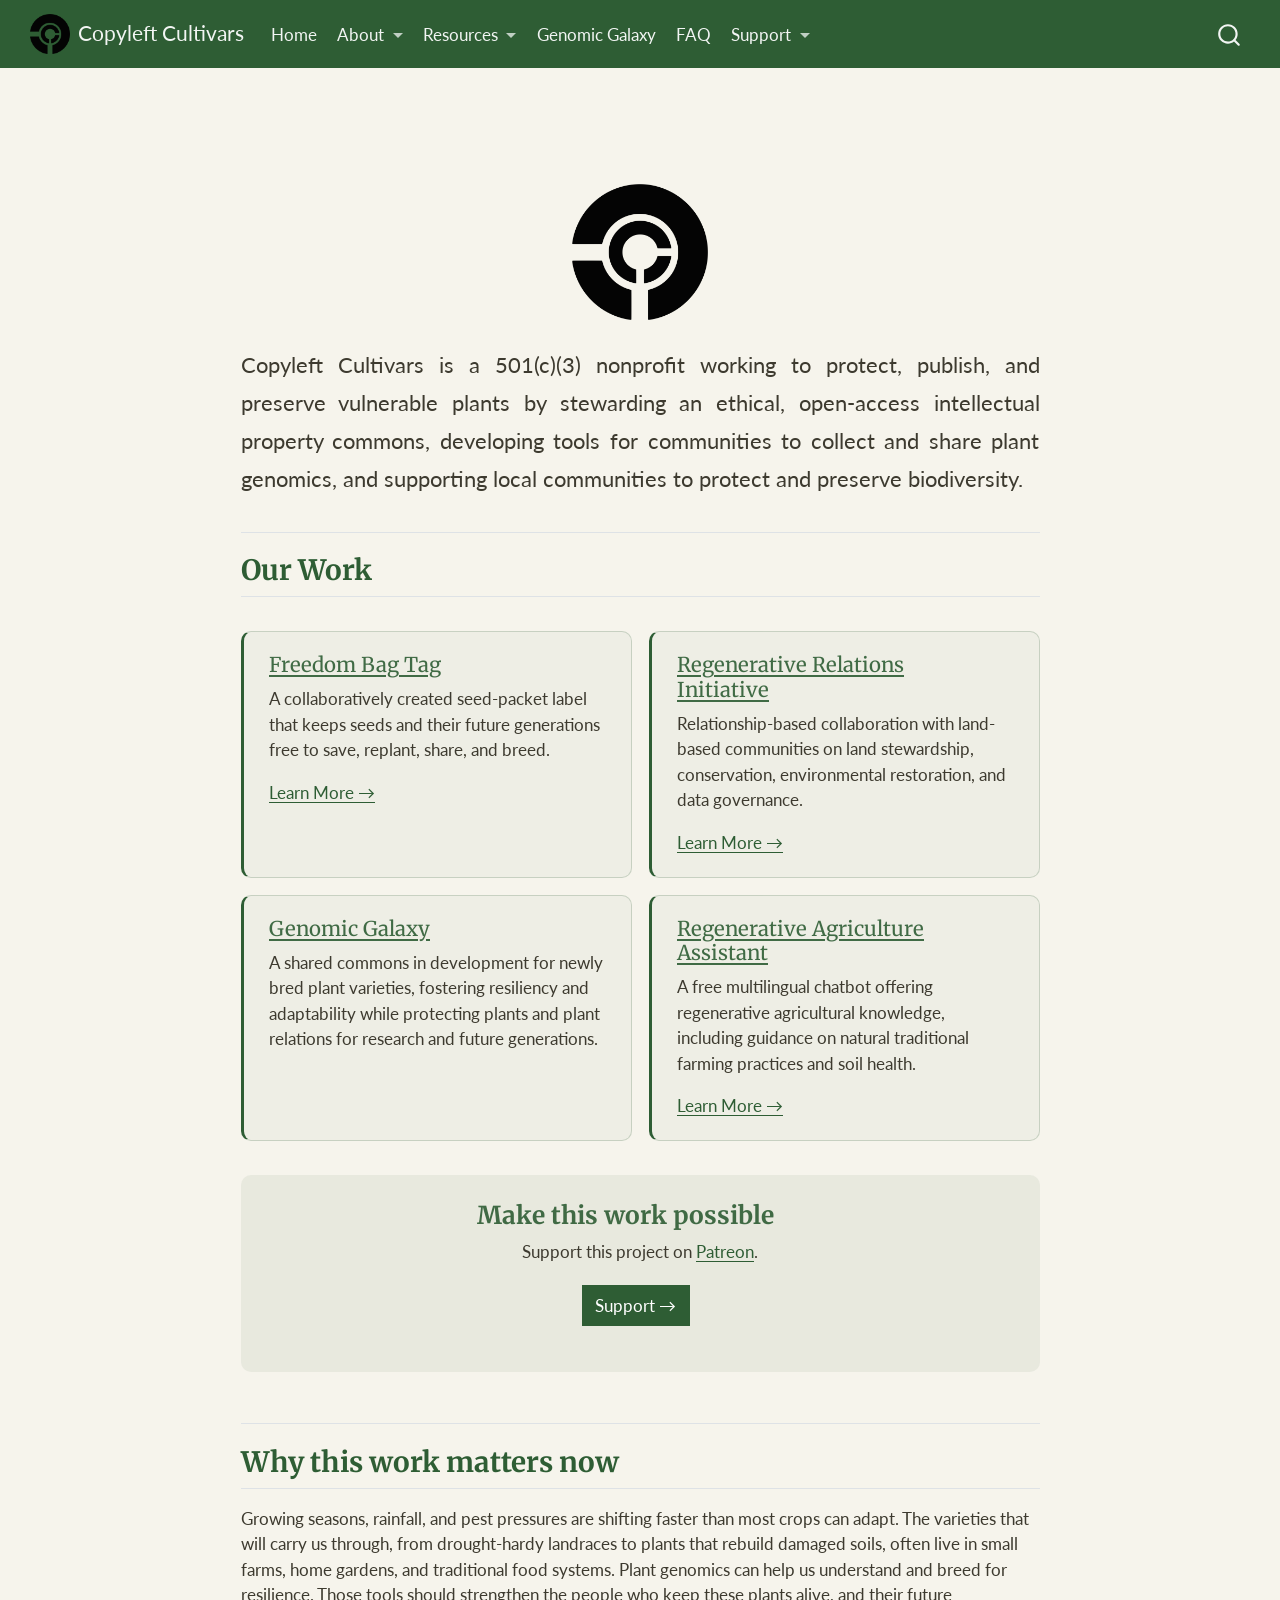
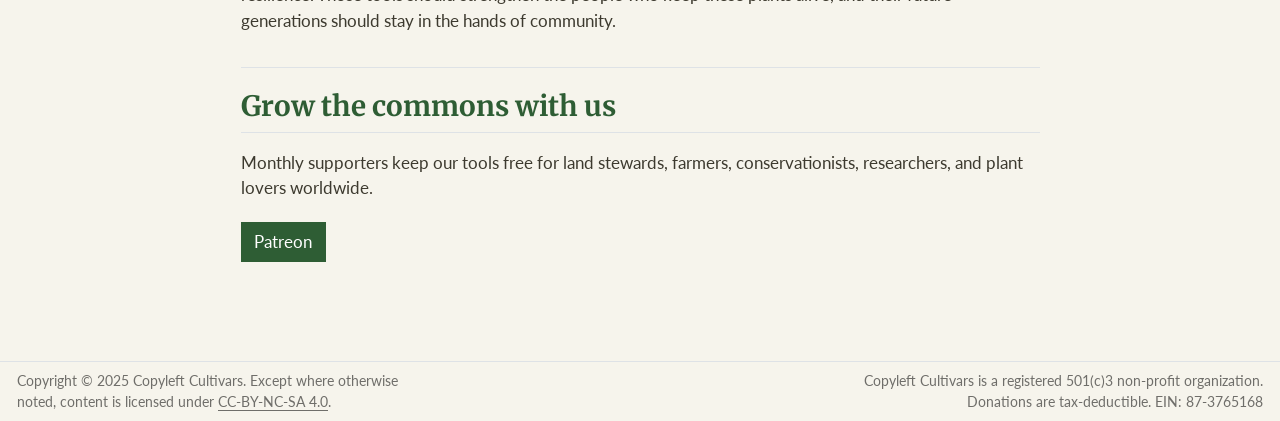
==== commit c0f41213: "Built site for gh-pages" ====
--- a/index.html
+++ b/index.html
@@ -134,15 +134,15 @@
     </a>
     <ul class="dropdown-menu" aria-labelledby="nav-menu-resources">    
         <li>
+    <a class="dropdown-item" href="./initiatives.html#regenerative-relations-initiative">
+ <span class="dropdown-text">The Regenerative Relations Initiative</span></a>
+  </li>  
+        <li>
     <a class="dropdown-item" href="./initiatives.html#regenerative-agriculture-assistant">
  <span class="dropdown-text">Agriculture Assistant</span></a>
   </li>  
     </ul>
   </li>
-  <li class="nav-item">
-    <a class="nav-link" href="./initiatives.html#regenerative-relations-initiative"> 
-<span class="menu-text">Regenerative Relations Initiative</span></a>
-  </li>  
   <li class="nav-item">
     <a class="nav-link" href="./genomic-galaxy.html"> 
 <span class="menu-text">Genomic Galaxy</span></a>
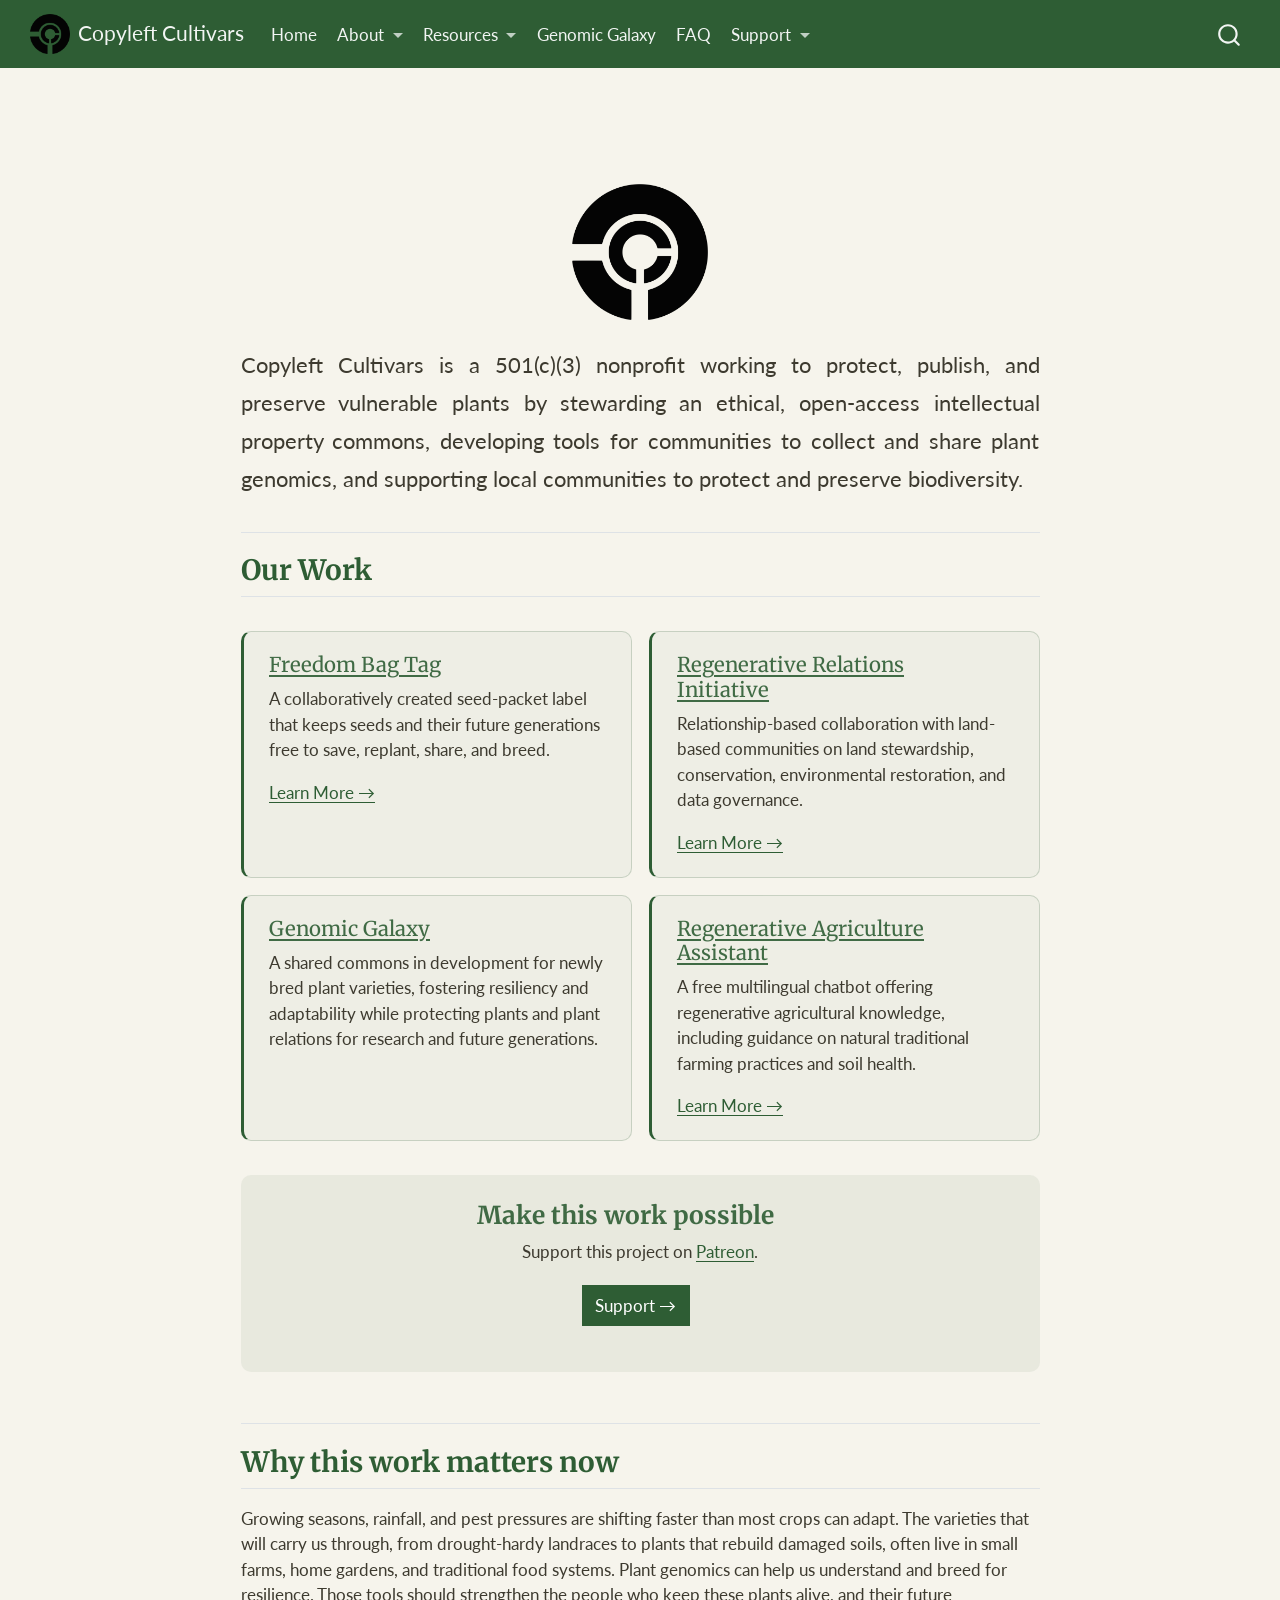
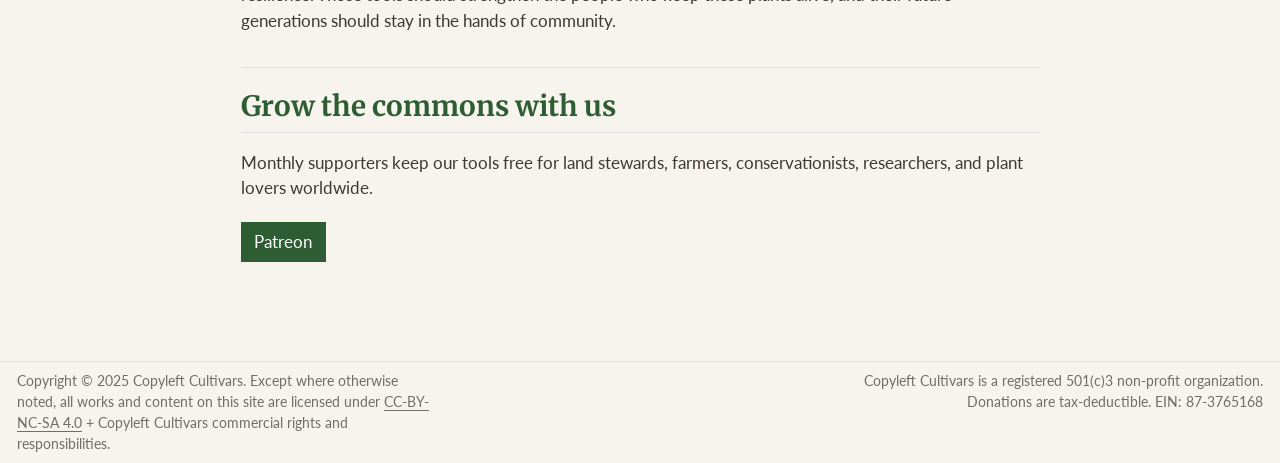
==== commit e589caf7: "Built site for gh-pages" ====
--- a/index.html
+++ b/index.html
@@ -661,7 +661,7 @@
 <footer class="footer">
   <div class="nav-footer">
     <div class="nav-footer-left">
-<p>Copyright © 2025 Copyleft Cultivars. Except where otherwise noted, content is licensed under <a href="https://creativecommons.org/licenses/by-nc-sa/4.0/">CC-BY-NC-SA 4.0</a>.</p>
+<p>Copyright © 2025 Copyleft Cultivars. Except where otherwise noted, all works and content on this site are licensed under <a href="https://creativecommons.org/licenses/by-nc-sa/4.0/">CC-BY-NC-SA 4.0</a> + Copyleft Cultivars commercial rights and responsibilities.</p>
 </div>   
     <div class="nav-footer-center">
       &nbsp;
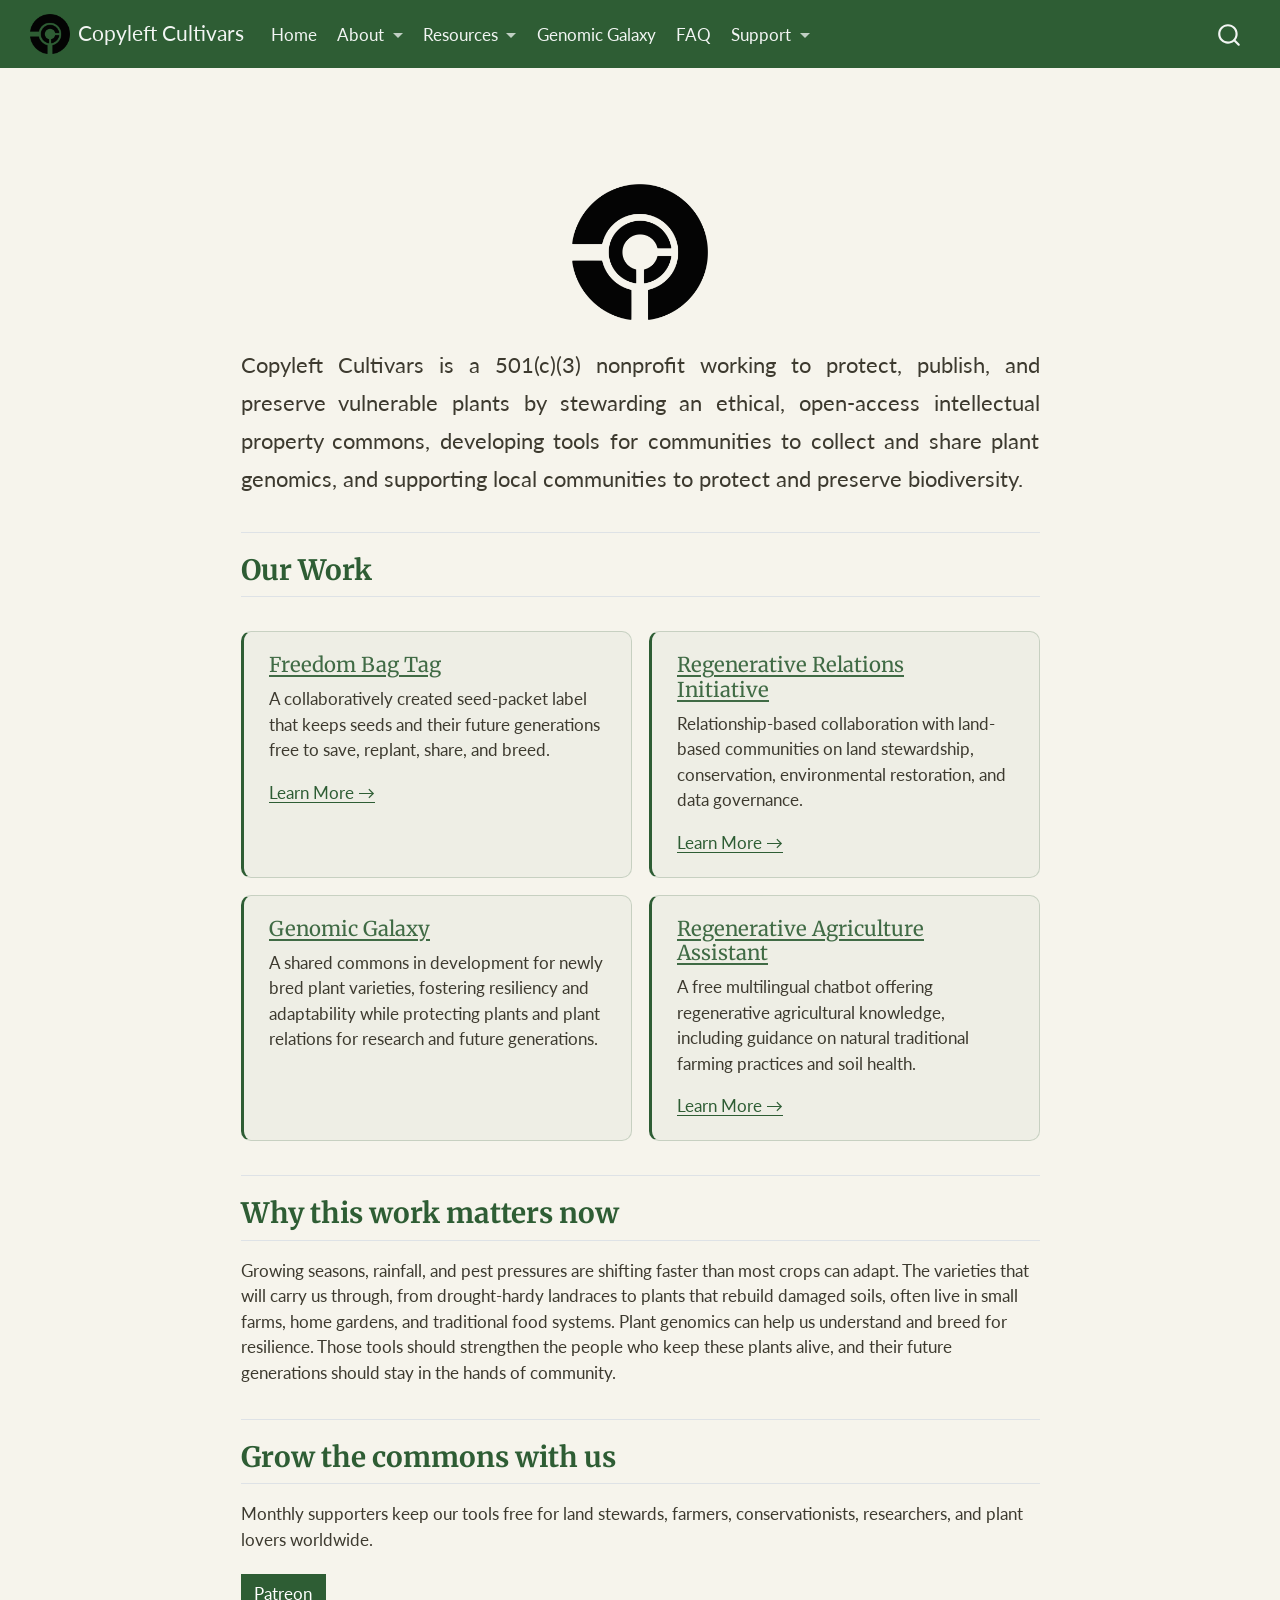
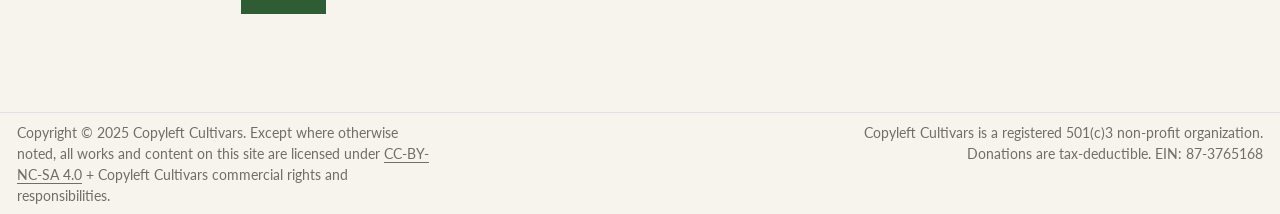
==== commit ca135e29: "Built site for gh-pages" ====
--- a/index.html
+++ b/index.html
@@ -238,11 +238,6 @@
 <p><a href="./initiatives.html#regenerative-agriculture-assistant">Learn More →</a></p>
 </section>
 </div>
-<section id="make-this-work-possible" class="level3 work-support">
-<h3 class="anchored" data-anchor-id="make-this-work-possible">Make this work possible</h3>
-<p>Support this project on <a href="https://www.patreon.com/CopyleftCultivarsNonprofit" target="_blank" rel="noopener">Patreon</a>.</p>
-<p><a href="./initiatives.html#regenerative-agriculture-assistant" class="btn btn-primary">Support →</a></p>
-</section>
 </section>
 <section id="why-this-work-matters-now" class="level2">
 <h2 class="anchored" data-anchor-id="why-this-work-matters-now">Why this work matters now</h2>
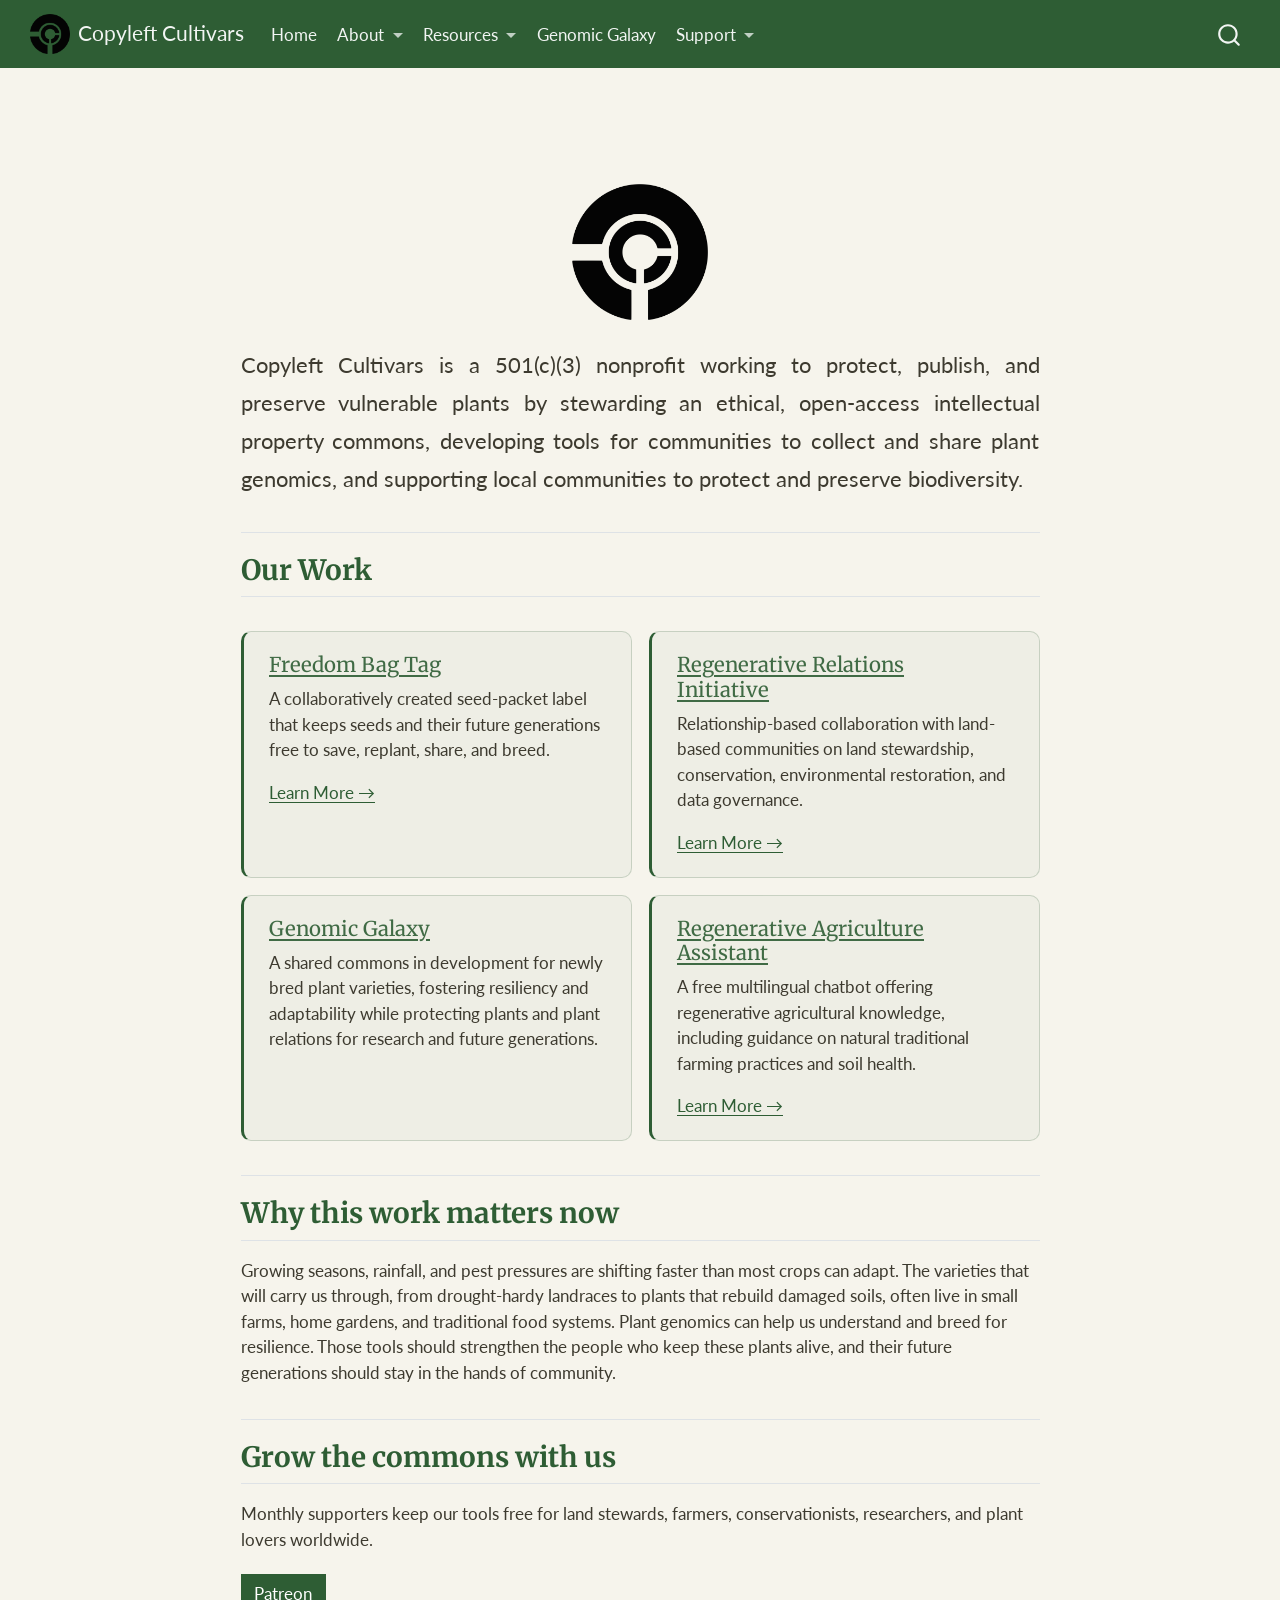
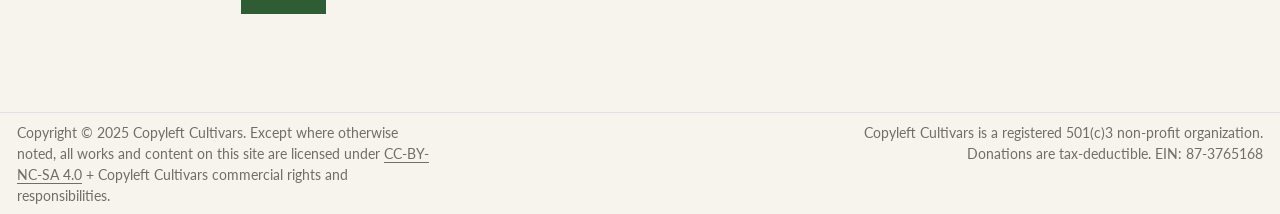
==== commit 8efcb531: "Built site for gh-pages" ====
--- a/index.html
+++ b/index.html
@@ -147,10 +147,6 @@
     <a class="nav-link" href="./genomic-galaxy.html"> 
 <span class="menu-text">Genomic Galaxy</span></a>
   </li>  
-  <li class="nav-item">
-    <a class="nav-link" href="./faq.html"> 
-<span class="menu-text">FAQ</span></a>
-  </li>  
   <li class="nav-item dropdown ">
     <a class="nav-link dropdown-toggle" href="#" id="nav-menu-support" role="link" data-bs-toggle="dropdown" aria-expanded="false">
  <span class="menu-text">Support</span>
--- a/styles.css
+++ b/styles.css
@@ -136,7 +136,7 @@
   margin-top: 0;
 }
 
-/* FAQ headings as lightweight section dividers */
+/* Page headings as lightweight section dividers */
 #quarto-document-content h2 {
   border-top: 1px solid var(--bs-border-color, #dee2e6);
   padding-top: 1.25rem;
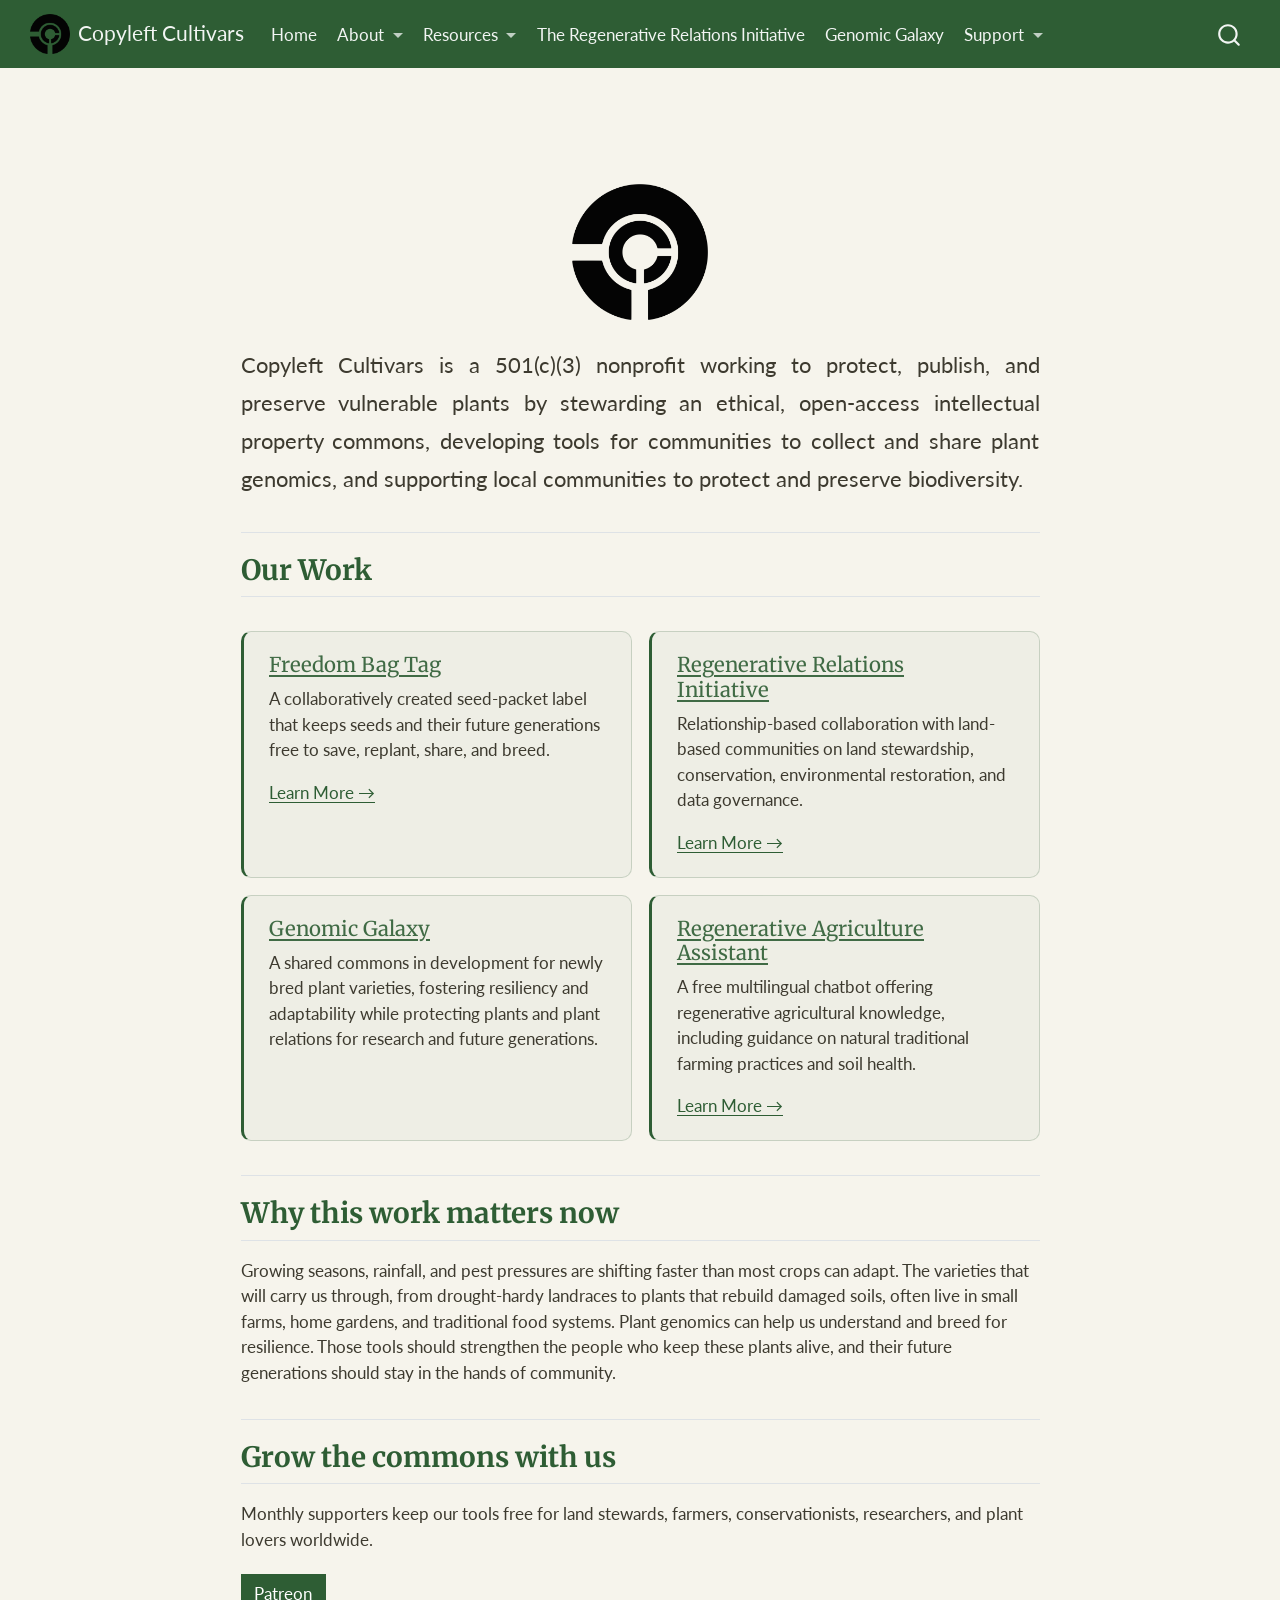
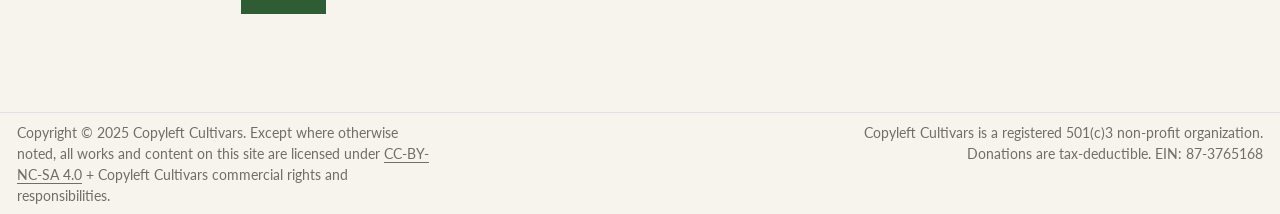
==== commit 9b688f03: "Built site for gh-pages" ====
--- a/index.html
+++ b/index.html
@@ -134,8 +134,8 @@
     </a>
     <ul class="dropdown-menu" aria-labelledby="nav-menu-resources">    
         <li>
-    <a class="dropdown-item" href="./initiatives.html#regenerative-relations-initiative">
- <span class="dropdown-text">The Regenerative Relations Initiative</span></a>
+    <a class="dropdown-item" href="./preservation.html#freedom-bag-tag">
+ <span class="dropdown-text">Freedom Bag Tag</span></a>
   </li>  
         <li>
     <a class="dropdown-item" href="./initiatives.html#regenerative-agriculture-assistant">
@@ -143,6 +143,10 @@
   </li>  
     </ul>
   </li>
+  <li class="nav-item">
+    <a class="nav-link" href="./initiatives.html#regenerative-relations-initiative"> 
+<span class="menu-text">The Regenerative Relations Initiative</span></a>
+  </li>  
   <li class="nav-item">
     <a class="nav-link" href="./genomic-galaxy.html"> 
 <span class="menu-text">Genomic Galaxy</span></a>
